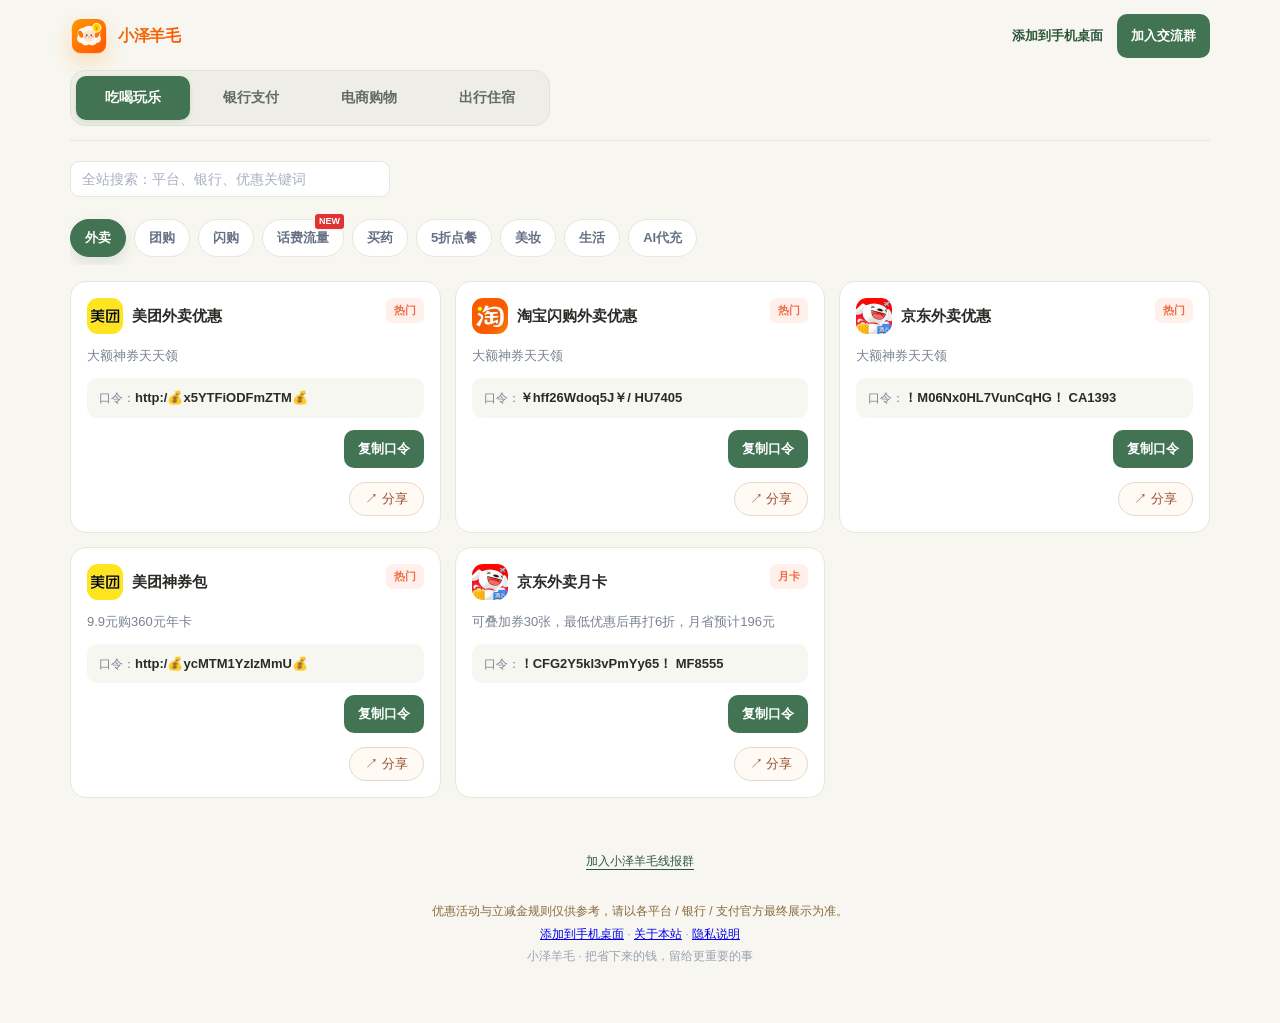
==== index.html @ dc4419f2 "feat: 初始化小泽羊毛网站全量代码与静态资源" ====
<!doctype html>
<html lang="zh-CN" data-section="life" data-bank-page="1">
  <head>
    <meta charset="UTF-8" />
    <meta name="viewport" content="width=device-width, initial-scale=1, viewport-fit=cover" />
    <meta name="theme-color" content="#fff7ed" />
    <meta name="description" content="小泽羊毛 - 每日整理外卖神券、银行立减金、电商补贴、话费打车等生活优惠，复制优惠口令一键领取。" />
    <link rel="icon" type="image/svg+xml" href="/assets/logo.svg" />
    <link rel="apple-touch-icon" href="/assets/logo.svg" />
    <title>吃喝玩乐优惠券与省钱攻略 - 小泽羊毛</title>
    <!-- 引入核心样式表 -->
    <link rel="stylesheet" href="/assets/style.css" />
  </head>
  <body>
    <main class="page">
      <!-- 顶部紧凑导航栏 -->
      <header class="compact-header" id="top">
        <nav class="nav" aria-label="主导航">
          <a href="/" class="brand" aria-label="小泽羊毛首页">
            <img src="/assets/logo.svg" alt="小泽羊毛Logo" class="logo" width="38" height="38" />
            <span class="brand-name">小泽羊毛</span>
          </a>

          <!-- 模式切换栏 (吃喝玩乐 / 银行支付 / 电商购物 / 出行住宿) -->
          <div class="mode-bar-wrap" id="mode-bar-wrap">
            <div class="mode-switch" role="tablist" aria-label="内容类型">
              <a href="/" role="tab" id="tab-life" class="mode-btn" data-mode="life" aria-current="page" aria-selected="true" aria-controls="panel-life">吃喝玩乐</a>
              <a href="/bank-payment/" role="tab" id="tab-bank" class="mode-btn" data-mode="bank" aria-selected="false" aria-controls="panel-bank">银行支付</a>
              <a href="/shopping/" role="tab" id="tab-double11" class="mode-btn" data-mode="double11" aria-selected="false" aria-controls="panel-life">电商购物</a>
              <a href="/travel/" role="tab" id="tab-brand" class="mode-btn" data-mode="brand" aria-selected="false" aria-controls="panel-life">出行住宿</a>
            </div>
          </div>

          <!-- 右侧操作项 -->
          <div class="header-actions">
            <a href="/add-to-home.html" class="home-guide-link">添加到手机桌面</a>
            <button type="button" class="wechat-open" id="group-open-top" aria-haspopup="dialog">加入交流群</button>
          </div>
        </nav>
      </header>

      <!-- 当前版块主标题 -->
      <h1 class="section-heading" id="section-heading">吃喝玩乐优惠</h1>

      <!-- 工具栏：搜索与分类标签 -->
      <section class="toolbar" aria-label="筛选与搜索">
        <div class="search-row">
          <input
            type="search"
            class="search-input"
            id="search-input"
            placeholder="搜索平台 / 优惠关键词..."
            autocomplete="off"
            enterkeyhint="search"
            aria-label="搜索"
          />
        </div>

        <!-- 动态分类标签 (由 app.js 根据当前板块自动填充与高亮) -->
        <div class="categories" id="categories" role="toolbar" aria-label="分类筛选">
          <button type="button" class="category active" data-category="全部" aria-pressed="true">全部</button>
        </div>

        <div class="category-hint" aria-hidden="true">
          <span>左右滑动查看更多分类</span>
          <span class="arrow">→</span>
        </div>

        <!-- 银行模式专属说明提示 -->
        <p class="panel-note" id="bank-note">
          银行支付优惠仅供参考，报名/领取/到账规则以各大银行、云闪付、支付宝、微信等官方实际活动页面为准。
        </p>
      </section>

      <!-- 银行地区筛选器 (银行模式下使用) -->
      <div class="region-filter" id="region-filter" hidden>
        <div class="region-controls">
          <label for="bank-region">适用地区</label>
          <select id="bank-region" aria-describedby="region-note"></select>
          <button type="button" id="reset-bank-region">重置</button>
        </div>
        <span id="region-result-count" role="status" aria-live="polite"></span>
        <p id="region-note">仅列出现有活动涉及的城市和地区，点击重置取消地区筛选。</p>
      </div>

      <p id="search-summary" class="search-summary" role="status" aria-live="polite" hidden></p>

      <!-- 吃喝玩乐 / 电商 / 出行优惠网格面板 -->
      <section id="panel-life" role="tabpanel" aria-labelledby="tab-life">
        <h2 class="result-heading" id="life-results" hidden>优惠活动</h2>
        <div class="grid" id="coupon-grid">
          <!-- 默认占位卡片 (app.js 加载后将从 coupons.js 动态渲染) -->
          <article class="coupon" data-activity-id="coupon-001">
            <div class="coupon-top">
              <div class="platform">
                <img src="/assets/platforms/meituan.webp" alt="美团" class="platform-icon" width="36" height="36" />
                美团外卖大额券
              </div>
              <span class="tag">热门推荐</span>
            </div>
            <p class="desc">大额满减神券天天领，天天外卖立减省钱</p>
            <div class="coupon-code">
              <span>口令：</span>
              <code>http:/💰x5YTFiODFmZTM💰</code>
            </div>
            <div class="coupon-bottom">
              <div class="coupon-action">
                <span class="copy-feedback" role="status" aria-live="polite"></span>
                <button type="button" class="copy" data-code="http:/💰x5YTFiODFmZTM💰" data-platform="美团">复制口令</button>
              </div>
            </div>
            <button type="button" class="share-button" data-share-id="coupon-001">↗ 分享</button>
          </article>
        </div>
      </section>

      <!-- 银行支付优惠面板 -->
      <section id="panel-bank" role="tabpanel" aria-labelledby="tab-bank" hidden>
        <h2 class="result-heading" id="bank-results" hidden>银行支付</h2>
        <div class="bank-grid" id="bank-grid"></div>
      </section>

      <!-- 底部版权与说明 -->
      <footer>
        <button type="button" class="wechat-footer-button" id="group-open-footer" aria-haspopup="dialog">
          加入小泽羊毛线报群
        </button>
        <span class="warn">
          优惠活动与立减金规则仅供参考，请以各平台 / 银行 / 支付官方最终展示为准。
        </span>
        <br />
        <a href="/add-to-home.html">添加到手机桌面</a> ·
        <a href="/about.html">关于本站</a> ·
        <a href="/privacy.html">隐私说明</a>
        <br />
        小泽羊毛 · 把省下来的钱，留给更重要的事
      </footer>
    </main>

    <!-- 加入社群对话框 (站长可在下方修改群号或二维码图片) -->
    <dialog class="wechat-dialog" id="group-dialog" aria-labelledby="group-dialog-title">
      <div class="wechat-dialog-header">
        <h2 id="group-dialog-title">加入小泽羊毛交流群</h2>
        <button type="button" id="group-close" aria-label="关闭">×</button>
      </div>
      <div class="wechat-content">
        <p>欢迎加入小泽羊毛线报群，每天同步最新外卖立减券、银行立减金与大额补贴！</p>
        <div style="background:#fff7ed; padding:12px; border-radius:8px; margin:12px 0; border:1px dashed #ff8a1f;">
          <p style="margin:0 0 6px 0; font-weight:600;">小泽羊毛官方QQ/微信群：</p>
          <p style="margin:0; font-size:16px;">
            群号：<strong>300260356</strong>
            <button type="button" id="copy-group-number" style="margin-left:8px; padding:4px 8px; font-size:12px; background:#ff8a1f; color:#fff; border:none; border-radius:4px; cursor:pointer;">复制群号</button>
          </p>
        </div>
        <p id="group-copy-status" role="status" aria-live="polite" style="color:#1d9b68; font-size:13px;"></p>
        <p style="color:#888; font-size:12px; margin-top:8px;">提示：如微信加群频繁，请先复制群号在搜索栏添加或留意站长更新。</p>
      </div>
    </dialog>

    <!-- 核心业务脚本 -->
    <script src="/assets/share.js"></script>
    <script src="/assets/coupons.js"></script>
    <script src="/assets/banks.js"></script>
    <script src="/assets/app.js"></script>
  </body>
</html>
---- assets/style.css ----
/* ==========================================================================
   小泽羊毛 - 核心视觉样式表 (Style.css)
   基于移动端优先响应式设计，完美适配手机、平板与桌面端
   ========================================================================== */

/* --- 全局色彩变量与排版设定 --- */

      :root {
        --ink: #1a1c23;
        --muted: #7a8194;
        --brand: #ff8a1f;
        --brand-deep: #e8720a;
        --brand-soft: #fff1e3;
        --brand-ring: rgba(255, 138, 31, 0.22);
        --bg: #f6f7fb;
        --line: #ebeff5;
        --card: #fff;
        --ok: #1d9b68;
        --ok-bg: #ecfbf3;
        --tag: #f06c44;
        --tag-bg: #fff0eb;
        --shadow: 0 14px 36px rgba(43, 47, 92, 0.08);
        --radius: 18px;
      }
      * { box-sizing: border-box; }
      html { scroll-behavior: smooth; }
      body {
        margin: 0;
        color: var(--ink);
        background: var(--bg);
        font-family: -apple-system, BlinkMacSystemFont, "PingFang SC", "Microsoft YaHei", sans-serif;
        -webkit-tap-highlight-color: transparent;
      }
      button { font: inherit; }
      .page { max-width: 1180px; margin: auto; padding: 0 20px 56px; }

      /* Nav */
      .hero { padding: 18px 0 6px; }
      .nav { display: flex; align-items: center; justify-content: space-between; gap: 16px; }
      .brand { display: flex; align-items: center; gap: 10px; color: var(--ink); text-decoration: none; min-width: 0; }
      .logo { width: 38px; height: 38px; display: block; border-radius: 13px; object-fit: cover; box-shadow: 0 8px 18px rgba(255, 151, 28, 0.22); }
      .brand-copy { display: flex; flex-direction: column; gap: 2px; min-width: 0; }
      .brand-name { font-weight: 800; letter-spacing: -0.4px; line-height: 1.15; }
      .brand-subtitle { color: var(--muted); font-size: 11px; font-weight: 500; line-height: 1.2; }
      .nav-ai {
        flex: 0 0 auto;
        display: inline-flex;
        align-items: center;
        color: #fff;
        background: linear-gradient(135deg, var(--brand), #ffb45a);
        padding: 10px 14px;
        border-radius: 12px;
        font-weight: 700;
        font-size: 13px;
        text-decoration: none;
        box-shadow: 0 8px 18px var(--brand-ring);
      }
      .nav-ai:hover { filter: brightness(0.97); }

      /* Hero */
      .hero-grid { padding: 18px 0 10px; }
      .eyebrow {
        display: inline-flex;
        gap: 7px;
        align-items: center;
        color: var(--brand-deep);
        background: var(--brand-soft);
        padding: 7px 12px;
        border-radius: 99px;
        font-size: 12px;
        font-weight: 700;
      }
      h1 {
        margin: 12px 0 0;
        font-size: 22px;
        line-height: 1.35;
        letter-spacing: -0.4px;
        font-weight: 800;
      }
      .hero-copy {
        max-width: 640px;
        color: var(--muted);
        font-size: 14px;
        line-height: 1.7;
        margin: 8px 0 0;
      }

      /* Mode switch sticky */
      .mode-bar-wrap {
        position: sticky;
        top: 0;
        z-index: 40;
        margin: 0 -20px;
        padding: 8px 20px 10px;
        background: rgba(246, 247, 251, 0.92);
        backdrop-filter: blur(12px);
        -webkit-backdrop-filter: blur(12px);
        border-bottom: 1px solid transparent;
      }
      .mode-bar-wrap.stuck { border-bottom-color: var(--line); }
      .mode-switch {
        display: grid;
        grid-template-columns: 1fr 1fr;
        gap: 6px;
        padding: 5px;
        border-radius: 16px;
        background: #fff;
        border: 1px solid var(--line);
        box-shadow: 0 8px 20px rgba(43, 47, 92, 0.05);
      }
      .mode-btn {
        border: 0;
        background: transparent;
        color: var(--muted);
        border-radius: 12px;
        padding: 11px 10px;
        cursor: pointer;
        font-weight: 700;
        font-size: 14px;
        transition: 0.18s ease;
      }
      .mode-btn[aria-selected="true"] {
        color: #fff;
        background: linear-gradient(135deg, var(--brand), #ffb045);
        box-shadow: 0 8px 16px var(--brand-ring);
      }

      /* Filters + search */
      .toolbar { margin-top: 14px; }
      .search-row { display: flex; gap: 10px; margin-bottom: 12px; }
      .search-input {
        flex: 1;
        min-width: 0;
        border: 1px solid var(--line);
        background: #fff;
        border-radius: 14px;
        padding: 12px 14px;
        font-size: 14px;
        color: var(--ink);
        outline: none;
      }
      .search-input:focus { border-color: #ffc48a; box-shadow: 0 0 0 3px var(--brand-ring); }
      .search-input::placeholder { color: #a8b0c0; }
      .categories {
        display: flex;
        gap: 8px;
        overflow: auto;
        padding: 2px 0 8px;
        scrollbar-width: none;
      }
      .categories::-webkit-scrollbar { display: none; }
      .category {
        flex: 0 0 auto;
        border: 1px solid var(--line);
        background: #fff;
        color: #667085;
        border-radius: 99px;
        padding: 9px 14px;
        cursor: pointer;
        font-size: 13px;
        font-weight: 600;
      }
      .category[aria-pressed="true"],
      .category.active {
        border-color: var(--brand);
        color: #fff;
        background: var(--brand);
        box-shadow: 0 6px 14px var(--brand-ring);
      }
      .category-hint {
        display: none;
        align-items: center;
        justify-content: flex-end;
        gap: 5px;
        padding: 0 3px 8px;
        color: #9aa2b3;
        font-size: 11px;
      }
      .category-hint .arrow { color: var(--brand); font-size: 15px; line-height: 1; }
      .panel-note {
        display: none;
        margin: 0 0 12px;
        padding: 10px 12px;
        border-radius: 12px;
        background: var(--brand-soft);
        color: #9a5a12;
        font-size: 12px;
        line-height: 1.55;
      }
      .panel-note.show { display: block; }

      /* Coupon grid */
      .grid {
        display: grid;
        grid-template-columns: repeat(3, 1fr);
        gap: 14px;
      }
      .coupon {
        background: var(--card);
        border: 1px solid var(--line);
        border-radius: var(--radius);
        padding: 16px;
        box-shadow: var(--shadow);
        display: flex;
        flex-direction: column;
        min-height: 0;
        transition: 0.2s ease;
      }
      .coupon:hover { transform: translateY(-2px); box-shadow: 0 18px 40px rgba(43, 47, 92, 0.12); }
      .coupon-top { display: flex; justify-content: space-between; align-items: start; gap: 10px; }
      .platform { display: flex; align-items: center; gap: 9px; font-weight: 750; font-size: 15px; line-height: 1.35; min-width: 0; }
      .platform-icon { width: 36px; height: 36px; display: block; flex: 0 0 auto; border-radius: 11px; object-fit: cover; }
      .tag {
        flex: 0 0 auto;
        color: var(--tag);
        background: var(--tag-bg);
        padding: 5px 8px;
        border-radius: 7px;
        font-size: 11px;
        font-weight: 700;
      }
      .desc { color: var(--muted); font-size: 13px; line-height: 1.55; margin: 12px 0 0; }
      .coupon-code {
        margin-top: 12px;
        padding: 10px 12px;
        border-radius: 10px;
        background: #faf6f1;
        color: var(--muted);
        font-size: 12px;
        line-height: 1.5;
      }
      .coupon-code code { color: var(--ink); font-family: inherit; font-size: 13px; font-weight: 700; overflow-wrap: anywhere; }
      .coupon-code a { color: var(--brand-deep); font-size: 13px; font-weight: 700; overflow-wrap: anywhere; text-decoration: underline; text-underline-offset: 2px; }
      .coupon-bottom { display: flex; align-items: center; justify-content: flex-end; gap: 10px; margin-top: 12px; }
      .coupon-deadline { margin: 0 auto 0 0; color: var(--muted); font-size: 12px; line-height: 1.6; }
      .coupon-deadline span { white-space: nowrap; }
      .coupon-bottom.has-deadline .coupon-action { flex: 0 0 auto; position: relative; }
      .coupon-bottom.has-deadline .copy-feedback { position: absolute; right: 0; bottom: calc(100% + 6px); width: max-content; max-width: 200px; }
      .coupon-action { display: flex; align-items: center; justify-content: flex-end; gap: 8px; min-width: 0; }
      .copy-feedback {
        color: var(--ok);
        background: var(--ok-bg);
        padding: 6px 8px;
        border-radius: 8px;
        font-size: 11px;
        line-height: 1.35;
        white-space: normal;
        overflow-wrap: anywhere;
        text-align: right;
        opacity: 0;
        transform: translateX(5px);
        transition: 0.2s ease;
        pointer-events: none;
      }
      .copy-feedback.show { opacity: 1; transform: translateX(0); }
      .copy, .claim-btn {
        cursor: pointer;
        border: 0;
        color: #fff;
        background: var(--brand);
        padding: 10px 14px;
        border-radius: 10px;
        font-weight: 700;
        font-size: 13px;
        transition: 0.2s;
        text-decoration: none;
        display: inline-flex;
        align-items: center;
      }
      .copy:hover, .claim-btn:hover { background: var(--brand-deep); }
      .copy.copied { background: var(--ok); }

      /* Bank tip cards */
      .bank-grid {
        display: grid;
        grid-template-columns: repeat(2, 1fr);
        gap: 14px;
      }
      .bank-card {
        background: var(--card);
        border: 1px solid var(--line);
        border-radius: var(--radius);
        padding: 16px;
        box-shadow: var(--shadow);
        display: flex;
        flex-direction: column;
        gap: 10px;
      }
      .bank-card-top { display: flex; justify-content: space-between; align-items: flex-start; gap: 10px; }
      .bank-name {
        display: inline-flex;
        align-items: center;
        gap: 8px;
        font-weight: 800;
        font-size: 14px;
      }
      .bank-dot {
        width: 10px;
        height: 10px;
        border-radius: 50%;
        background: linear-gradient(135deg, var(--brand), #ffc878);
        box-shadow: 0 0 0 4px var(--brand-soft);
      }
      .bank-title { margin: 0; font-size: 17px; line-height: 1.35; font-weight: 800; }
      .bank-summary { margin: 0; color: var(--muted); font-size: 13px; line-height: 1.55; }
      .bank-rewards {
        margin: 0;
        padding: 10px 12px;
        border-radius: 12px;
        background: #faf6f1;
        list-style: none;
      }
      .bank-rewards li {
        position: relative;
        padding-left: 14px;
        color: var(--ink);
        font-size: 13px;
        line-height: 1.55;
        font-weight: 600;
      }
      .bank-rewards li + li { margin-top: 6px; }
      .bank-rewards li::before {
        content: "";
        position: absolute;
        left: 0;
        top: 0.55em;
        width: 6px;
        height: 6px;
        border-radius: 50%;
        background: var(--brand);
      }
      .bank-howto, .bank-meta {
        margin: 0;
        font-size: 12px;
        line-height: 1.6;
        color: var(--muted);
      }
      .bank-howto strong, .bank-meta strong { color: #5c6578; font-weight: 700; }
      .bank-meta { display: flex; flex-wrap: wrap; gap: 8px 14px; }

      .empty {
        grid-column: 1 / -1;
        text-align: center;
        padding: 56px 20px;
        color: var(--muted);
        background: #fff;
        border-radius: var(--radius);
        border: 1px dashed var(--line);
      }

      footer {
        text-align: center;
        color: #9aa2b3;
        font-size: 12px;
        padding-top: 42px;
        line-height: 1.85;
      }
      footer .warn { color: #8a6a3d; }

      @media (max-width: 980px) {
        .grid { grid-template-columns: repeat(2, 1fr); }
      }
      @media (max-width: 760px) {
        .page { padding: 0 16px 42px; }
        .mode-bar-wrap { margin: 0 -16px; padding-left: 16px; padding-right: 16px; }
        .hero { padding-top: 14px; }
        .hero-grid { padding: 14px 0 6px; }
        h1 { font-size: 18px; }
        .hero-copy { font-size: 13px; }
        .nav-ai { padding: 9px 11px; font-size: 12px; }
        .category-hint { display: flex; }
        .grid, .bank-grid { grid-template-columns: 1fr; gap: 12px; }
        .coupon-action { gap: 6px; }
      }
    /* Warm editorial layout, compact enough for everyday browsing. */
      :root { --bg:#f8f6f0; --ink:#292d27; --brand:#427453; --brand-deep:#2c573b; --brand-soft:#edf3e8; --brand-ring:rgba(66,116,83,.15); --line:#e7e7dc; --shadow:none; --radius:16px; }
      .hero { padding-top:26px; } .hero-grid {padding:38px 0 26px;} h1{font-size:34px;letter-spacing:-1px;line-height:1.4;} .eyebrow{background:transparent;padding:0;letter-spacing:2px;} .hero-copy{margin-top:12px;}
      .nav-ai,.mode-btn[aria-selected="true"]{background:var(--brand);box-shadow:none;} .mode-bar-wrap{background:rgba(248,246,240,.95);} .mode-switch{max-width:480px;box-shadow:none;} .toolbar{margin:20px 0 16px;} .search-input{padding:15px 18px;} .coupon:hover{box-shadow:0 8px 24px #292d2709;} .coupon-code,.bank-rewards{background:#f7f7f1;}
      .bank-card{padding:24px;gap:14px;} .bank-title{font-size:20px;line-height:1.5;} .bank-rewards li{font-weight:500;line-height:1.85;} .bank-dot{background:var(--brand);} .bank-grid{align-items:start;} .coupon,.bank-card{min-width:0;overflow-wrap:anywhere;} button:focus-visible,a:focus-visible{outline:3px solid #a6bc8d;outline-offset:3px;} .copy-feedback{max-width:230px;} [hidden]{display:none!important;}
      @media(max-width:760px){.hero-grid{padding:28px 0 20px;}h1{font-size:27px;max-width:320px;}.bank-card{padding:18px;}.bank-title{font-size:18px;}.brand-subtitle{font-size:10px;}.nav-ai{padding:10px;}.copy-feedback{max-width:160px;}.category{min-height:42px;}.search-input{font-size:16px;}.mode-btn{min-height:44px;}}
    
      .compact-header{position:sticky;top:0;z-index:50;background:var(--bg);padding:14px 0;border-bottom:1px solid var(--line);}
      .compact-header .nav{gap:20px;} .compact-header .mode-bar-wrap{position:static;margin:0;padding:0;background:transparent;border:0;flex:1;backdrop-filter:none;}
      .compact-header .mode-switch{display:flex;width:fit-content;background:transparent;border:0;padding:0;gap:4px;}
      .compact-header .mode-btn{white-space:nowrap;padding:11px 16px;}
      .result-heading{font-size:17px;margin:20px 0 12px;}#search-summary{font-size:13px;color:var(--muted);margin:0 0 16px;}#panel-bank{margin-top:16px;}
      @media(max-width:760px){.compact-header{padding:10px 0;}.compact-header .nav{gap:8px;}.compact-header .logo{width:26px;height:26px;border-radius:8px;}.compact-header .brand{gap:6px;flex-shrink:0;}.compact-header .brand-name{font-size:14px;white-space:nowrap;}.compact-header .nav-ai{display:none;}.compact-header .mode-bar-wrap{flex:1;}.compact-header .mode-switch{width:100%;justify-content:flex-end;gap:2px;}.compact-header .mode-btn{font-size:13px;padding:10px 8px;min-height:42px;}.toolbar{margin-top:12px;}.search-row{margin-bottom:8px;}}
      @media(max-width:350px){.page{padding-left:10px;padding-right:10px;}.compact-header .brand-name{font-size:12px;}.compact-header .mode-btn{font-size:12px;padding:10px 6px;}.compact-header .logo{width:22px;height:22px;}}
    
      .compact-header .mode-bar-wrap{min-width:0;overflow-x:auto;scrollbar-width:none;}.compact-header .mode-bar-wrap::-webkit-scrollbar{display:none;}.compact-header .mode-switch{min-width:max-content;}.compact-header .mode-btn{flex-shrink:0;}
      @media(max-width:760px){.compact-header .brand-name{font-size:12px;}.compact-header .logo{width:24px;height:24px;}.compact-header .mode-switch{width:max-content;justify-content:flex-start;}.compact-header .mode-btn{font-size:12px;padding:10px 7px;}}
          .bank-rules{border-top:1px solid var(--line);padding-top:12px;font-size:13px;line-height:1.8;}.bank-rules summary{cursor:pointer;color:var(--brand-deep);font-weight:700;min-height:44px;display:list-item;align-content:center;}.bank-rules ul{padding-left:20px;margin:8px 0;color:#5c6578;}.bank-rules li+li{margin-top:8px;}
          .categories.bank-categories{flex-wrap:wrap;overflow:visible;gap:8px;}
      @media(max-width:760px){.categories.bank-categories{flex-wrap:nowrap;overflow-x:auto;}.categories.bank-categories .category{flex-shrink:0;}}
          .categories.bank-categories{display:block;overflow:visible;}.institution-groups{display:flex;flex-wrap:wrap;gap:8px;margin-bottom:14px;}.institution-row{display:flex;align-items:flex-start;gap:16px;padding:10px 0;border-top:1px solid var(--line);}.institution-label{flex:0 0 60px;padding-top:11px;color:var(--muted);font-size:13px;font-weight:700;}.institution-options{display:flex;flex-wrap:wrap;gap:8px;min-width:0;}.institution-count{font-size:11px;opacity:.72;margin-left:3px;}
      @media(max-width:760px){.institution-row{display:block;}.institution-label{display:block;padding:0 0 10px;}.institution-options{gap:6px;}.institution-options .category{padding:9px 11px;font-size:12px;}.institution-row.mobile-group-hidden{display:none;}.institution-groups{gap:6px;margin-bottom:10px;}.institution-groups .category{padding:9px 10px;font-size:12px;}}
          /* Two-row header keeps all content tabs reachable on narrow screens. */
      .compact-header .nav{display:flex;flex-wrap:wrap;gap:12px;}
      .compact-header .brand{order:0;}.compact-header .nav-ai{order:1;margin-left:auto;}
      .compact-header .mode-bar-wrap{order:2;flex:0 0 100%;width:100%;overflow:visible;}
      .compact-header .mode-switch{display:grid;grid-template-columns:repeat(4,minmax(0,1fr));width:100%;min-width:0;gap:4px;}
      .compact-header .mode-btn{min-width:0;padding:12px 6px;font-size:14px;min-height:44px;}
      @media(max-width:760px){.compact-header .brand-name{font-size:15px;}.compact-header .logo{width:30px;height:30px;}.compact-header .nav-ai{display:inline-flex;padding:8px 10px;font-size:12px;}.compact-header .mode-btn{font-size:12px;padding:11px 2px;}.compact-header .mode-switch{gap:2px;}}
      @media(max-width:350px){.compact-header .mode-btn{font-size:11px;}}
          .compact-header .mode-switch{background:#eeeee7;border:1px solid #e0e2d8;border-radius:15px;padding:5px;}
      .compact-header .mode-btn{border-radius:10px;color:#626b62;}
      .compact-header .mode-btn[aria-selected="true"]{color:#fff;background:var(--brand);box-shadow:0 2px 5px rgba(44,87,59,.12);}
      .compact-header .mode-btn[aria-selected="false"]:hover{background:#e2e5db;color:var(--brand-deep);}
      @media(max-width:760px){.compact-header .mode-switch{padding:4px;gap:2px;}.compact-header .mode-btn{padding:10px 1px;}}
     .header-actions{order:1;margin-left:auto;display:flex;align-items:center;gap:10px;}.home-guide-link{color:var(--brand-deep);font-size:13px;font-weight:700;text-decoration:none;padding:9px 4px;}.header-actions .nav-ai{margin:0;}@media(max-width:350px){.header-actions{gap:6px;}.home-guide-link{font-size:12px;}.header-actions .nav-ai{font-size:11px;padding:8px;}}
          .wechat-contact{max-width:320px;margin:0 auto 18px;text-align:center;}.wechat-contact summary{cursor:pointer;color:var(--brand-deep);font-size:13px;padding:10px;list-style:none;text-decoration:underline;text-underline-offset:4px;}.wechat-contact summary::-webkit-details-marker{display:none;}.wechat-content{margin-top:6px;background:white;border:1px solid var(--line);border-radius:16px;padding:16px;color:#626b62;font-size:13px;}.wechat-content img{display:block;width:100%;max-width:230px;height:auto;margin:0 auto;}.wechat-content p{margin:8px 0;}.wechat-content strong{color:var(--ink);}.wechat-content button{min-height:44px;background:var(--brand);color:white;border:0;border-radius:10px;padding:10px 18px;cursor:pointer;}.wechat-tip{font-size:12px;line-height:1.7;}#wechat-status{display:block;color:var(--brand-deep);min-height:20px;}
          .bank-meta .card-category{display:inline-flex;align-items:center;flex-wrap:wrap;color:#9a3f08;background:#fff0d9;border:1px solid #f1c58d;border-radius:8px;padding:5px 9px;font-weight:700;line-height:1.6;}.bank-meta .card-category strong{color:inherit;}.bank-meta{align-items:center;}
          .bank-rules ul{padding-left:0;list-style:none;}.bank-rules li{padding:12px;background:#f8f9f4;border-radius:10px;overflow-wrap:anywhere;}.bank-rules li+li{margin-top:10px;}.bank-rules li p{margin:0;line-height:1.85;}.bank-rules li p+p{margin-top:7px;}.bank-rules li strong{color:#354c3b;font-weight:700;}
          .categories:not(.bank-categories){padding-top:10px;}.category{position:relative;}.category-new{position:absolute;right:-3px;top:-8px;background:#df3434;color:#fff;font-size:9px;font-weight:800;line-height:15px;padding:0 4px;border-radius:5px;border:2px solid var(--bg);pointer-events:none;}
          .carrier-icon{display:inline-grid;place-items:center;width:36px;height:36px;flex-shrink:0;border-radius:11px;background:#e8f3fa;color:#176a9b;font-size:12px;font-weight:800;}
          .wechat-open{border:0;border-radius:10px;background:var(--brand);color:white;padding:10px 14px;min-height:44px;font-size:13px;font-weight:700;cursor:pointer;white-space:nowrap;}.wechat-footer-button{display:block;border:0;background:none;color:var(--brand-deep);text-decoration:underline;text-underline-offset:4px;margin:0 auto 18px;padding:10px;cursor:pointer;}.wechat-dialog{border:1px solid var(--line);border-radius:20px;padding:18px;width:calc(100% - 32px);max-width:360px;max-height:85dvh;overflow:auto;color:var(--ink);background:var(--bg);}.wechat-dialog::backdrop{background:rgba(20,30,22,.45);}.wechat-dialog-header{display:flex;align-items:center;justify-content:space-between;gap:8px;}.wechat-dialog-header h2{font-size:17px;margin:0;}.wechat-dialog-header button{border:0;background:transparent;color:#59655a;font-size:27px;min-width:44px;min-height:44px;cursor:pointer;}.wechat-dialog .wechat-content{text-align:center;border:0;background:transparent;padding:0;}.wechat-dialog .wechat-content img{max-width:210px;}.wechat-dialog .wechat-content p{margin:10px 0;}@media(max-width:400px){.header-actions{gap:7px;}.home-guide-link{font-size:11px;}.wechat-open{font-size:12px;padding:9px 10px;}.compact-header .brand-name{font-size:13px;}.compact-header .brand{gap:5px;}}
          .bank-logo{display:inline-block;flex:0 0 18px;width:18px;height:18px;object-fit:contain;background:#fff;border-radius:4px;padding:1px;vertical-align:middle;}.institution-options .category{display:inline-flex;align-items:center;gap:6px;}.institution-groups{padding-top:8px;overflow:visible;}.bank-name .bank-logo{width:22px;height:22px;flex-basis:22px;}.institution-options .institution-count{margin-left:0;}
    .coupon.expired,.bank-card.expired{filter:grayscale(1);background:#f1f1f1;opacity:.65;} .expired .tag{background:#ddd;color:#666;}
    #copy-group-number{min-height:30px;padding:4px 9px;border-radius:6px;font-size:12px;line-height:20px;margin-left:5px;vertical-align:middle;}
    .region-filter{display:flex;align-items:center;flex-wrap:wrap;gap:10px;margin:0 0 18px;padding:14px 16px;background:#fff;border:1px solid var(--line);border-radius:14px;}.region-filter[hidden]{display:none;}.region-filter label{font-size:13px;font-weight:700;}.region-filter select{min-height:40px;max-width:100%;padding:7px 32px 7px 12px;border:1px solid var(--line);border-radius:9px;background:var(--bg);color:var(--ink);font:inherit;font-size:14px;}.region-filter button{border:0;background:none;color:var(--brand-deep);font-size:12px;cursor:pointer;padding:8px;}.region-filter span,.region-filter p{font-size:12px;color:var(--muted);}.region-filter p{flex-basis:100%;margin:0;line-height:1.6;}@media(max-width:480px){.region-filter{padding:12px;gap:8px;}.region-filter select{flex:1;min-width:0;}.region-filter span{flex-basis:100%;}}
    .search-input{flex:0 1 320px;width:320px;max-width:100%;height:36px;padding:7px 11px;border-radius:9px;line-height:20px;box-sizing:border-box;}.region-filter{padding:10px 12px;gap:8px;}.region-controls{display:grid;grid-template-columns:auto minmax(90px,160px) auto;align-items:center;gap:8px;max-width:100%;}.region-filter .region-controls select{width:100%;min-width:0;max-width:160px;height:34px;min-height:34px;padding:4px 25px 4px 8px;font-size:13px;box-sizing:border-box;}.region-controls label{white-space:nowrap;}.region-filter #reset-bank-region{display:inline-block;white-space:nowrap;border:1px solid var(--line);border-radius:7px;background:var(--bg);min-height:34px;padding:5px 10px;}.region-filter span{flex-basis:100%;}@media(max-width:480px){.search-input{flex:0 1 280px;width:280px;font-size:16px;}.region-controls{grid-template-columns:auto minmax(80px,140px) auto;gap:6px;}.region-filter .region-controls select{max-width:140px;}}
    .mode-btn{text-decoration:none;display:inline-flex;align-items:center;justify-content:center;}.section-heading{position:absolute;width:1px;height:1px;padding:0;margin:-1px;overflow:hidden;clip-path:inset(50%);white-space:nowrap;}
    .bank-more{grid-column:1/-1;text-align:center;padding:12px;}.bank-more p{font-size:13px;color:var(--muted);}
          .activity-new-card{position:relative;padding-top:28px;}.activity-new{position:absolute;top:0;left:0;padding:3px 9px;border-radius:15px 0 9px 0;background:#e94335;color:#fff;font-size:10px;font-weight:800;line-height:1.4;letter-spacing:.4px;pointer-events:none;}
    

/* --- 卡片分享与操作补充样式 --- */
.share-button{display:block;margin:14px 0 0 auto;border:1px solid #e5d9cc;border-radius:20px;padding:7px 15px;background:#fffaf4;color:#985033;font:inherit;font-size:13px;cursor:pointer}.share-button:hover{background:#f9e8d8}.share-dialog{width:min(94vw,680px);max-height:92dvh;padding:0;border:1px solid #e6dfd4;border-radius:22px;background:#fffcf7;color:#292721;box-shadow:0 22px 90px #0004}.share-dialog::backdrop{background:#20180f88}.share-dialog header{position:sticky;top:0;z-index:1;display:flex;align-items:center;justify-content:space-between;padding:18px 24px;background:#fffcf7;border-bottom:1px solid #eee4d8;font-size:21px}.share-dialog header button{border:0;border-radius:50%;background:#f0e9df;width:40px;height:40px;font-size:28px;cursor:pointer}.share-body{padding:20px 24px}.share-poster{display:block;width:100%;height:auto;border-radius:16px}.share-link{display:flex;gap:8px;margin:18px 0 12px}.share-link input{min-width:0;flex:1;border:1px solid #ded6c9;border-radius:9px;padding:12px;font-size:14px}.share-link button,.share-save,.activity-detail>button{border:0;border-radius:9px;background:#d94d2e;color:white;padding:12px 18px;font:inherit;cursor:pointer;text-decoration:none;display:inline-block}.share-tip{color:#81796c;font-size:14px;line-height:1.7}.activity-detail{line-height:1.8;overflow-wrap:anywhere}.activity-detail h2{line-height:1.4}.detail-path{white-space:pre-wrap}.activity-detail li{margin:10px 0}@media(max-width:480px){.share-body{padding:14px}.share-dialog header{padding:14px 18px}.share-link button{padding:10px;white-space:nowrap}}

.shared-activity-notice{padding:14px 18px;margin:12px 0;background:#fff2e3;border-radius:12px;color:#754129;display:flex;align-items:center;justify-content:space-between;gap:10px}.shared-activity-notice button{border:1px solid #d94d2e;border-radius:18px;color:#b94328;background:white;padding:7px 12px;cursor:pointer;white-space:nowrap}.shared-activity-card{scroll-margin-top:150px;outline:2px solid #e99156}
/* Keep the poster and sharing actions within the available screen height. */
.share-dialog{box-sizing:border-box;width:min(94vw,560px);max-height:96dvh}
.share-dialog header{padding:12px 18px;font-size:19px}
.share-dialog header button{width:34px;height:34px;font-size:25px;flex-shrink:0}
.share-dialog .share-body{padding:12px 16px}
.share-poster{width:auto;max-width:100%;max-height:calc(96dvh - 250px);height:auto;object-fit:contain;margin:0 auto;border-radius:12px}
.share-link{margin:12px 0 8px}
.share-link input{padding:10px;font-size:13px}
.share-link button,.share-save{padding:10px 14px;font-size:14px;line-height:20px;white-space:nowrap}
.share-tip{font-size:12px;line-height:1.5;margin:9px 0 0}
@media(max-height:500px){.share-dialog header{padding:7px 14px}.share-dialog .share-body{padding:8px 12px}.share-poster{max-height:calc(96dvh - 210px)}.share-link{margin-top:8px}.share-tip{margin-top:6px}}
/* Match the reference's compact dialog and poster proportions. */
.share-dialog{width:min(440px,calc(100vw - 32px));border-radius:16px}
.share-dialog header{padding:12px 16px;font-size:16px}
.share-dialog .share-body{padding:14px 20px 16px}
.share-poster{max-width:min(100%,360px);max-height:calc(96dvh - 254px);border-radius:10px}
@media(max-width:480px){.share-dialog{width:calc(100vw - 32px)}.share-dialog .share-body{padding:12px 14px 14px}}
@media(max-height:500px){.share-dialog .share-body{padding:8px 12px}.share-poster{max-height:calc(96dvh - 210px)}}
.share-poster-frame{position:relative;width:fit-content;max-width:100%;margin:0 auto;border-radius:10px;overflow:hidden;outline-offset:3px}
.share-poster-frame:after{content:"";position:absolute;inset:0;pointer-events:none;background:linear-gradient(transparent 65%,#20180f66);opacity:0;transition:opacity .18s}
.share-poster-tools{position:absolute;bottom:12px;right:12px;z-index:1;display:flex;gap:8px;opacity:0;pointer-events:none;transform:translateY(4px);transition:opacity .18s,transform .18s}
.share-poster-frame:hover:after,.share-poster-frame:focus-within:after,.share-poster-frame.show-tools:after{opacity:1}
.share-poster-frame:hover .share-poster-tools,.share-poster-frame:focus-within .share-poster-tools,.share-poster-frame.show-tools .share-poster-tools{opacity:1;pointer-events:auto;transform:none}
.share-poster-tools button,.share-poster-tools .share-save{display:inline-flex;align-items:center;justify-content:center;gap:5px;background:#28201680;border:1px solid #ffffffb3;border-radius:7px;color:white;backdrop-filter:blur(8px);padding:8px 12px;min-height:38px;font:500 13px/20px sans-serif;text-decoration:none;cursor:pointer;white-space:nowrap}
.share-poster-tools button:hover,.share-poster-tools .share-save:hover{background:#282016b3}
@media(pointer:coarse){.share-poster-tools button,.share-poster-tools .share-save{min-height:44px}.share-poster-frame{touch-action:manipulation}}
@media(prefers-reduced-motion:reduce){.share-poster-tools,.share-poster-frame:after{transition:none}}


/* --- 小泽羊毛专属优化与微调 --- */
.brand-name {
  font-weight: 700;
  letter-spacing: -0.02em;
  background: linear-gradient(135deg, #e8720a 0%, #ff5500 100%);
  -webkit-background-clip: text;
  -webkit-text-fill-color: transparent;
}

.logo-badge {
  display: inline-flex;
  align-items: center;
  justify-content: center;
  width: 38px;
  height: 38px;
  border-radius: 10px;
  background: linear-gradient(135deg, #ff8a1f 0%, #ff5500 100%);
  color: #fff;
  font-weight: 800;
  font-size: 20px;
  box-shadow: 0 4px 10px rgba(255, 85, 0, 0.25);
}
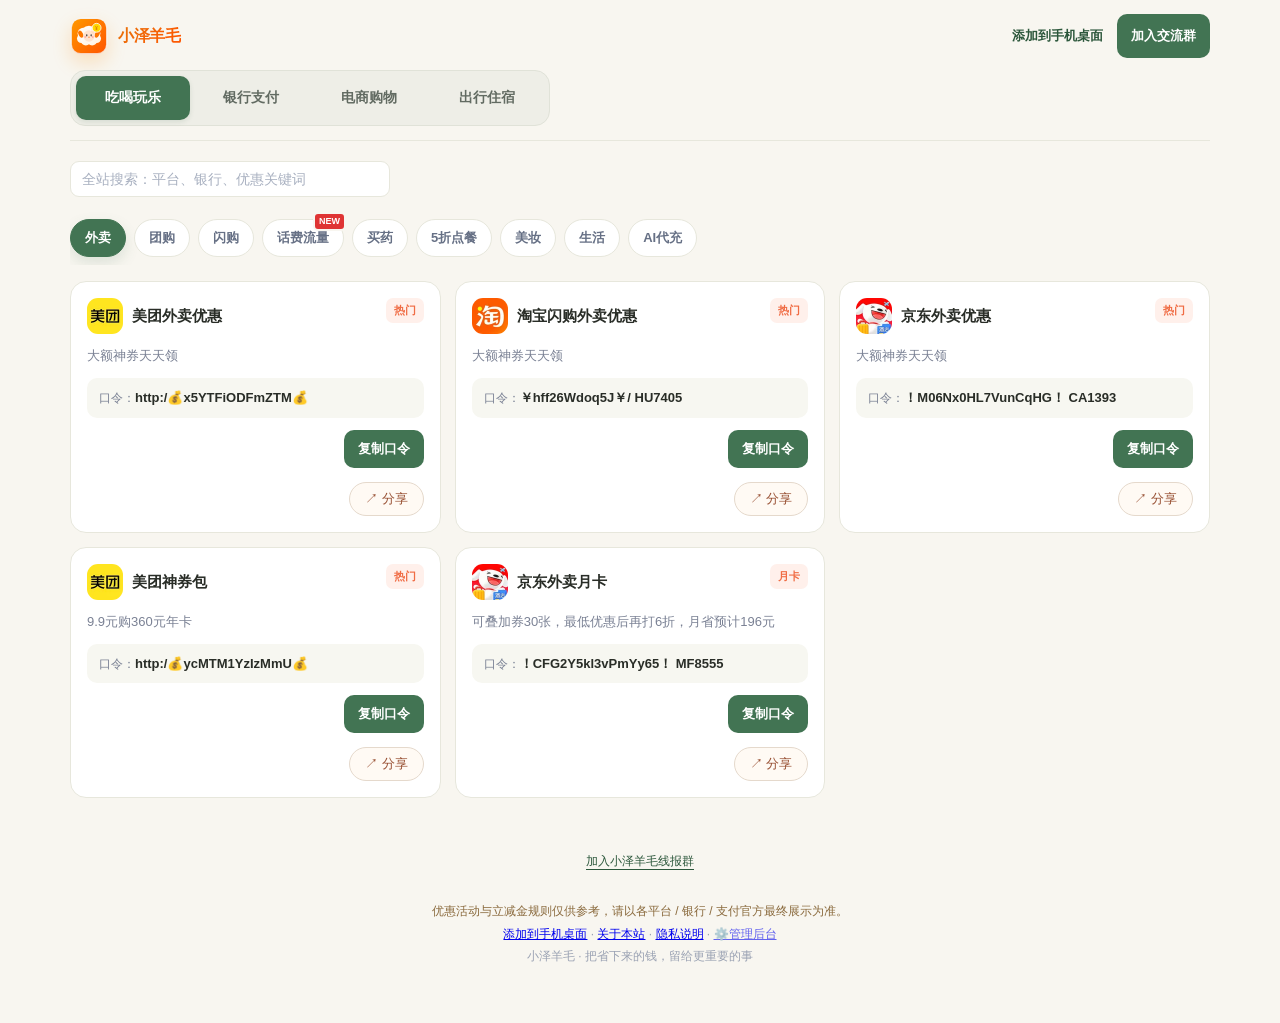
==== commit c58ac7cd: "feat: 支持全局集中配置config.js与可视化口令后台admin.html" ====
--- a/index.html
+++ b/index.html
@@ -131,7 +131,8 @@
         <br />
         <a href="/add-to-home.html">添加到手机桌面</a> ·
         <a href="/about.html">关于本站</a> ·
-        <a href="/privacy.html">隐私说明</a>
+        <a href="/privacy.html">隐私说明</a> ·
+        <a href="/admin.html" title="站长可视化口令配置后台" style="opacity:0.6;">⚙️管理后台</a>
         <br />
         小泽羊毛 · 把省下来的钱，留给更重要的事
       </footer>
@@ -158,6 +159,7 @@
     </dialog>
 
     <!-- 核心业务脚本 -->
+    <script src="/assets/config.js"></script>
     <script src="/assets/share.js"></script>
     <script src="/assets/coupons.js"></script>
     <script src="/assets/banks.js"></script>
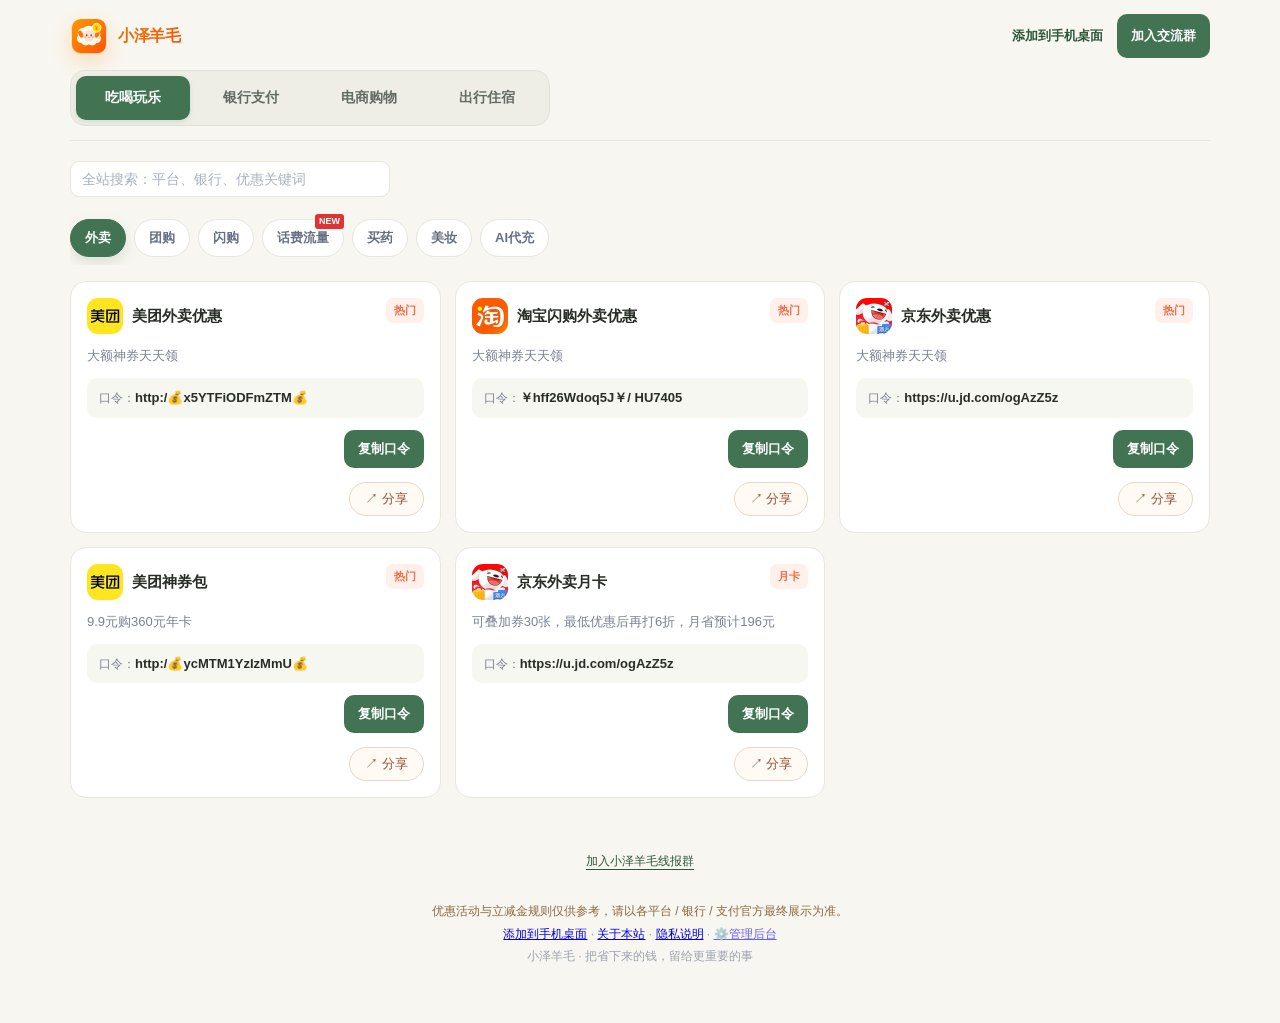
==== commit 7b0e207d: "feat: 在加入交流群弹窗中新增小泽羊毛QQ群二维码展示与交互优化" ====
--- a/index.html
+++ b/index.html
@@ -139,22 +139,32 @@
     </main>
 
     <!-- 加入社群对话框 (站长可在下方修改群号或二维码图片) -->
+    <!-- 加入社群对话框 (已配置二维码展示与一键复制群号) -->
     <dialog class="wechat-dialog" id="group-dialog" aria-labelledby="group-dialog-title">
       <div class="wechat-dialog-header">
         <h2 id="group-dialog-title">加入小泽羊毛交流群</h2>
         <button type="button" id="group-close" aria-label="关闭">×</button>
       </div>
       <div class="wechat-content">
-        <p>欢迎加入小泽羊毛线报群，每天同步最新外卖立减券、银行立减金与大额补贴！</p>
-        <div style="background:#fff7ed; padding:12px; border-radius:8px; margin:12px 0; border:1px dashed #ff8a1f;">
-          <p style="margin:0 0 6px 0; font-weight:600;">小泽羊毛官方QQ/微信群：</p>
-          <p style="margin:0; font-size:16px;">
-            群号：<strong>300260356</strong>
-            <button type="button" id="copy-group-number" style="margin-left:8px; padding:4px 8px; font-size:12px; background:#ff8a1f; color:#fff; border:none; border-radius:4px; cursor:pointer;">复制群号</button>
+        <p style="margin: 4px 0 10px; font-size: 13px; color: #666;">
+          欢迎加入小泽羊毛线报群，每天同步最新外卖神券、银行立减金与大额补贴！
+        </p>
+
+        <!-- 交流群专属二维码展示卡片 -->
+        <div style="background: #fff; padding: 10px; border-radius: 12px; border: 1px solid #ebeff5; box-shadow: 0 4px 12px rgba(0,0,0,0.05); margin-bottom: 12px;">
+          <img src="/assets/group-qrcode.jpg" alt="小泽羊毛QQ群二维码" style="max-width: 200px; width: 100%; height: auto; border-radius: 8px; margin: 0 auto; display: block;" />
+          <p style="margin: 8px 0 0; font-size: 12px; color: #888;">📱 截图或长按保存图片，使用手机 QQ 扫码加群</p>
+        </div>
+
+        <div style="background:#fff7ed; padding:10px 12px; border-radius:8px; margin:0 0 10px; border:1px dashed #ff8a1f;">
+          <p style="margin:0 0 6px 0; font-weight:600; font-size:13px; color:#e8720a;">小泽羊毛官方QQ群：</p>
+          <p style="margin:0; font-size:15px; display:flex; align-items:center; justify-content:center; gap:8px;">
+            <span>群号：<strong>300260356</strong></span>
+            <button type="button" id="copy-group-number" style="padding:4px 10px; font-size:12px; background:linear-gradient(135deg, #ff8a1f, #ff5500); color:#fff; border:none; border-radius:6px; cursor:pointer;">复制群号</button>
           </p>
         </div>
-        <p id="group-copy-status" role="status" aria-live="polite" style="color:#1d9b68; font-size:13px;"></p>
-        <p style="color:#888; font-size:12px; margin-top:8px;">提示：如微信加群频繁，请先复制群号在搜索栏添加或留意站长更新。</p>
+        <p id="group-copy-status" role="status" aria-live="polite" style="color:#1d9b68; font-size:13px; margin:2px 0; min-height:16px;"></p>
+        <p style="color:#888; font-size:12px; margin-top:4px;">提示：支持直接扫码加群，或复制群号在搜索栏添加</p>
       </div>
     </dialog>
 
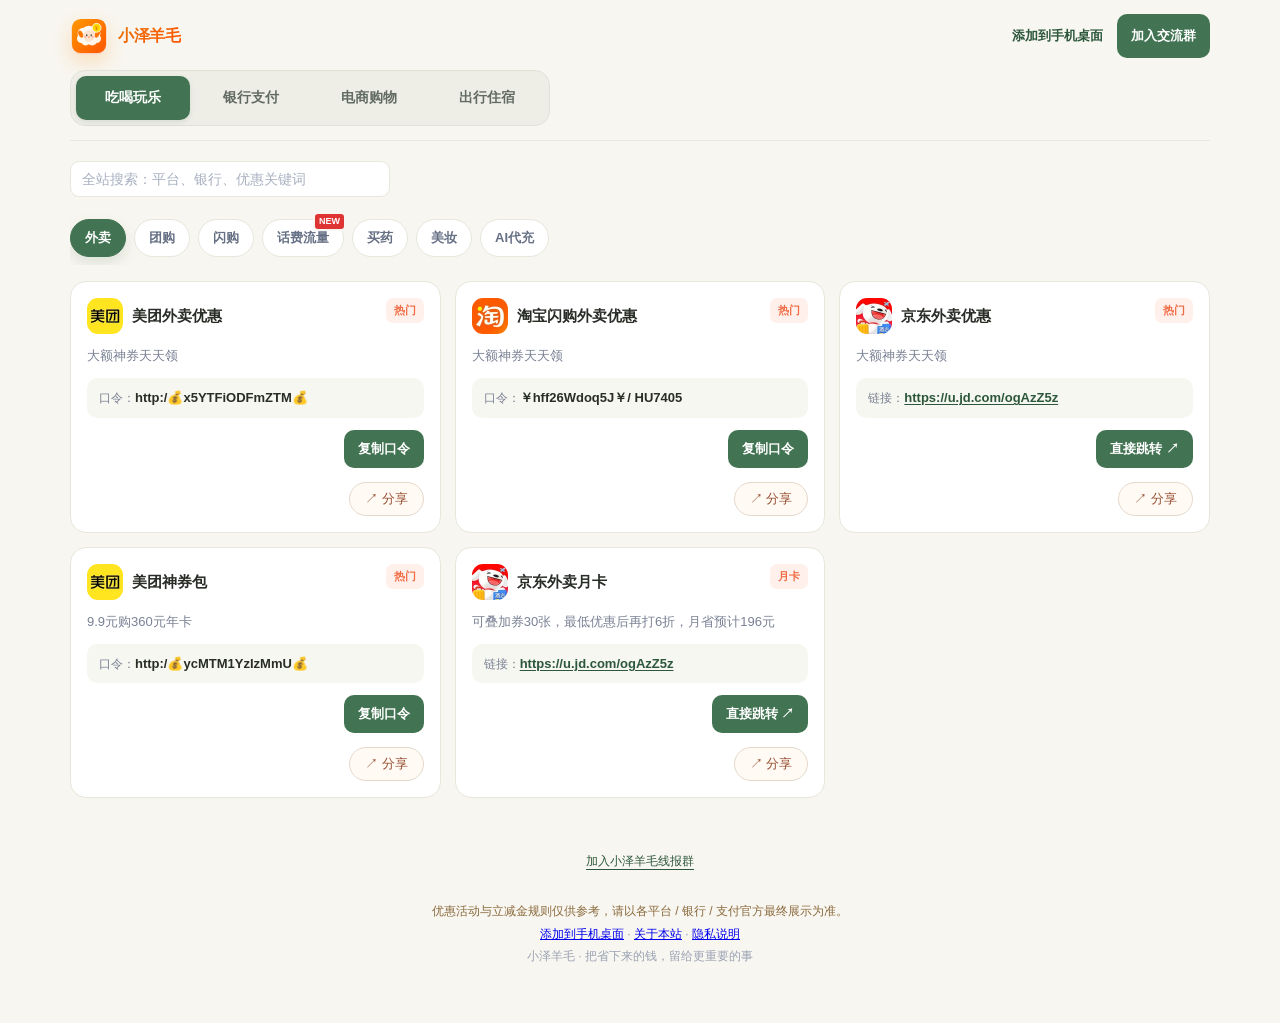
==== commit e3d0c089: "security: 移除所有公开管理后台入口，并为admin.html新增独立密码安全验证锁" ====
--- a/index.html
+++ b/index.html
@@ -131,8 +131,7 @@
         <br />
         <a href="/add-to-home.html">添加到手机桌面</a> ·
         <a href="/about.html">关于本站</a> ·
-        <a href="/privacy.html">隐私说明</a> ·
-        <a href="/admin.html" title="站长可视化口令配置后台" style="opacity:0.6;">⚙️管理后台</a>
+        <a href="/privacy.html">隐私说明</a>
         <br />
         小泽羊毛 · 把省下来的钱，留给更重要的事
       </footer>
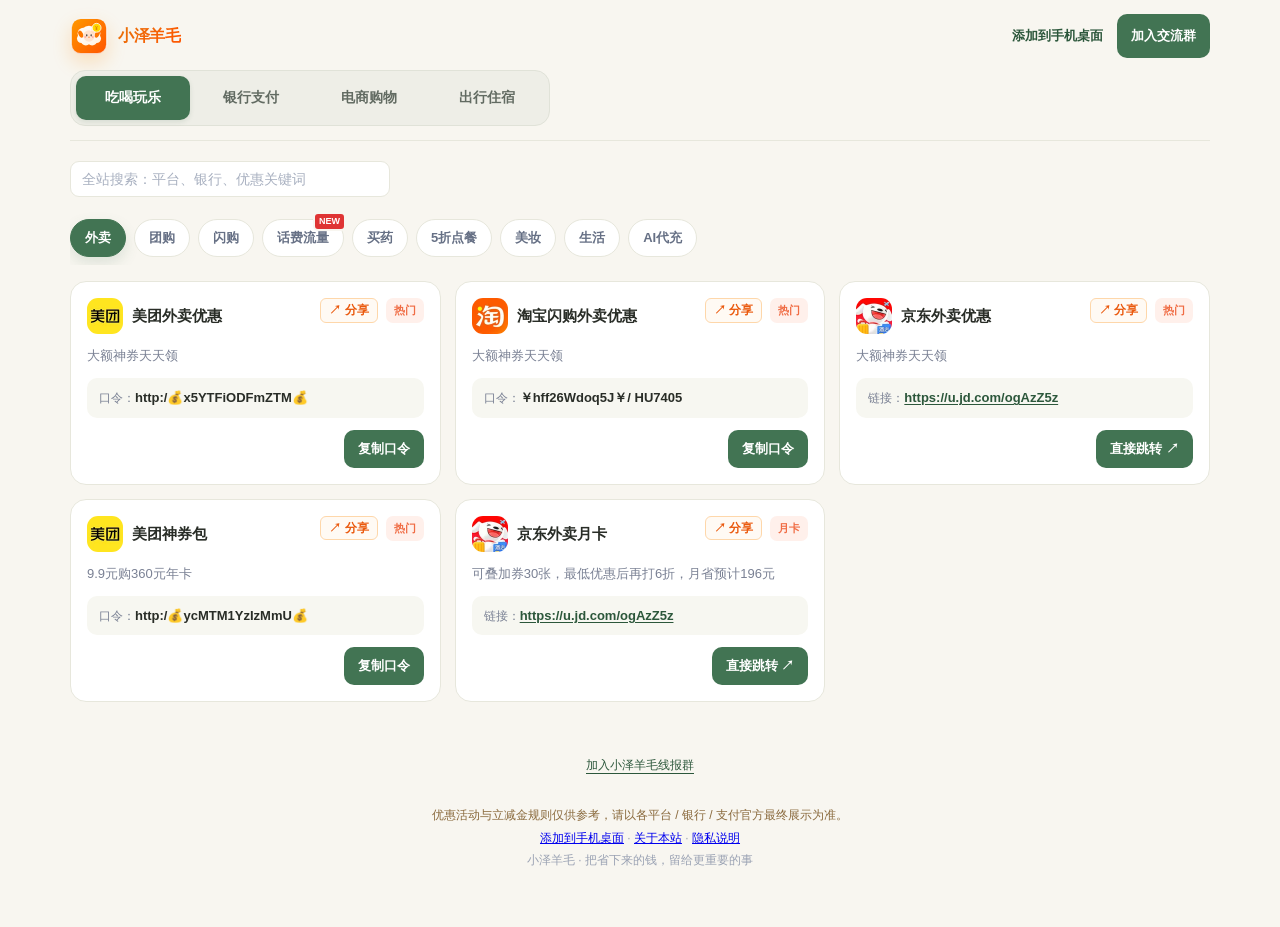
==== commit 9e431c3d: "style: 优化卡片布局，将分享按钮从卡片底部移至右上角标签左侧" ====
--- a/index.html
+++ b/index.html
@@ -9,7 +9,7 @@
     <link rel="apple-touch-icon" href="/assets/logo.svg" />
     <title>吃喝玩乐优惠券与省钱攻略 - 小泽羊毛</title>
     <!-- 引入核心样式表 -->
-    <link rel="stylesheet" href="/assets/style.css" />
+    <link rel="stylesheet" href="/assets/style.css?v=2.2" />
   </head>
   <body>
     <main class="page">
@@ -96,7 +96,10 @@
                 <img src="/assets/platforms/meituan.webp" alt="美团" class="platform-icon" width="36" height="36" />
                 美团外卖大额券
               </div>
-              <span class="tag">热门推荐</span>
+              <div class="coupon-top-actions">
+                <button type="button" class="share-button" data-share-id="coupon-001" title="分享这条优惠">↗ 分享</button>
+                <span class="tag">热门推荐</span>
+              </div>
             </div>
             <p class="desc">大额满减神券天天领，天天外卖立减省钱</p>
             <div class="coupon-code">
@@ -109,7 +112,6 @@
                 <button type="button" class="copy" data-code="http:/💰x5YTFiODFmZTM💰" data-platform="美团">复制口令</button>
               </div>
             </div>
-            <button type="button" class="share-button" data-share-id="coupon-001">↗ 分享</button>
           </article>
         </div>
       </section>
--- a/assets/style.css
+++ b/assets/style.css
@@ -425,7 +425,8 @@
     
 
 /* --- 卡片分享与操作补充样式 --- */
-.share-button{display:block;margin:14px 0 0 auto;border:1px solid #e5d9cc;border-radius:20px;padding:7px 15px;background:#fffaf4;color:#985033;font:inherit;font-size:13px;cursor:pointer}.share-button:hover{background:#f9e8d8}.share-dialog{width:min(94vw,680px);max-height:92dvh;padding:0;border:1px solid #e6dfd4;border-radius:22px;background:#fffcf7;color:#292721;box-shadow:0 22px 90px #0004}.share-dialog::backdrop{background:#20180f88}.share-dialog header{position:sticky;top:0;z-index:1;display:flex;align-items:center;justify-content:space-between;padding:18px 24px;background:#fffcf7;border-bottom:1px solid #eee4d8;font-size:21px}.share-dialog header button{border:0;border-radius:50%;background:#f0e9df;width:40px;height:40px;font-size:28px;cursor:pointer}.share-body{padding:20px 24px}.share-poster{display:block;width:100%;height:auto;border-radius:16px}.share-link{display:flex;gap:8px;margin:18px 0 12px}.share-link input{min-width:0;flex:1;border:1px solid #ded6c9;border-radius:9px;padding:12px;font-size:14px}.share-link button,.share-save,.activity-detail>button{border:0;border-radius:9px;background:#d94d2e;color:white;padding:12px 18px;font:inherit;cursor:pointer;text-decoration:none;display:inline-block}.share-tip{color:#81796c;font-size:14px;line-height:1.7}.activity-detail{line-height:1.8;overflow-wrap:anywhere}.activity-detail h2{line-height:1.4}.detail-path{white-space:pre-wrap}.activity-detail li{margin:10px 0}@media(max-width:480px){.share-body{padding:14px}.share-dialog header{padding:14px 18px}.share-link button{padding:10px;white-space:nowrap}}
+.coupon-top-actions{display:flex;align-items:center;gap:6px;flex:0 0 auto;}
+.share-button{display:inline-flex;align-items:center;justify-content:center;gap:3px;margin:0;border:1px solid #ffd8af;border-radius:6px;padding:4px 8px;background:#fffaf4;color:#ea580c;font:inherit;font-size:12px;font-weight:600;line-height:1.2;cursor:pointer;white-space:nowrap;transition:all .15s ease}.share-button:hover{background:#ffedd5;color:#c2410c;border-color:#f97316;transform:translateY(-1px)}.share-button:active{transform:translateY(0)}.share-dialog{width:min(94vw,680px);max-height:92dvh;padding:0;border:1px solid #e6dfd4;border-radius:22px;background:#fffcf7;color:#292721;box-shadow:0 22px 90px #0004}.share-dialog::backdrop{background:#20180f88}.share-dialog header{position:sticky;top:0;z-index:1;display:flex;align-items:center;justify-content:space-between;padding:18px 24px;background:#fffcf7;border-bottom:1px solid #eee4d8;font-size:21px}.share-dialog header button{border:0;border-radius:50%;background:#f0e9df;width:40px;height:40px;font-size:28px;cursor:pointer}.share-body{padding:20px 24px}.share-poster{display:block;width:100%;height:auto;border-radius:16px}.share-link{display:flex;gap:8px;margin:18px 0 12px}.share-link input{min-width:0;flex:1;border:1px solid #ded6c9;border-radius:9px;padding:12px;font-size:14px}.share-link button,.share-save,.activity-detail>button{border:0;border-radius:9px;background:#d94d2e;color:white;padding:12px 18px;font:inherit;cursor:pointer;text-decoration:none;display:inline-block}.share-tip{color:#81796c;font-size:14px;line-height:1.7}.activity-detail{line-height:1.8;overflow-wrap:anywhere}.activity-detail h2{line-height:1.4}.detail-path{white-space:pre-wrap}.activity-detail li{margin:10px 0}@media(max-width:480px){.share-body{padding:14px}.share-dialog header{padding:14px 18px}.share-link button{padding:10px;white-space:nowrap}}
 
 .shared-activity-notice{padding:14px 18px;margin:12px 0;background:#fff2e3;border-radius:12px;color:#754129;display:flex;align-items:center;justify-content:space-between;gap:10px}.shared-activity-notice button{border:1px solid #d94d2e;border-radius:18px;color:#b94328;background:white;padding:7px 12px;cursor:pointer;white-space:nowrap}.shared-activity-card{scroll-margin-top:150px;outline:2px solid #e99156}
 /* Keep the poster and sharing actions within the available screen height. */
@@ -479,3 +480,43 @@
   font-size: 20px;
   box-shadow: 0 4px 10px rgba(255, 85, 0, 0.25);
 }
+
+/* 卡片右上角分享按钮与标签容器 */
+.coupon-top-actions {
+  display: flex !important;
+  flex-direction: row !important;
+  align-items: center !important;
+  gap: 8px !important;
+  flex: 0 0 auto !important;
+  margin: 0 !important;
+}
+
+.coupon-top-actions .share-button {
+  display: inline-flex !important;
+  align-items: center !important;
+  justify-content: center !important;
+  margin: 0 !important;
+  border: 1px solid #fed7aa !important;
+  border-radius: 6px !important;
+  padding: 4px 8px !important;
+  background: #fffaf4 !important;
+  color: #ea580c !important;
+  font: inherit !important;
+  font-size: 12px !important;
+  font-weight: 600 !important;
+  line-height: 1.2 !important;
+  cursor: pointer !important;
+  white-space: nowrap !important;
+  transition: all .15s ease !important;
+}
+
+.coupon-top-actions .share-button:hover {
+  background: #ffedd5 !important;
+  color: #c2410c !important;
+  border-color: #f97316 !important;
+  transform: translateY(-1px) !important;
+}
+
+.coupon-top-actions .tag {
+  margin: 0 !important;
+}
